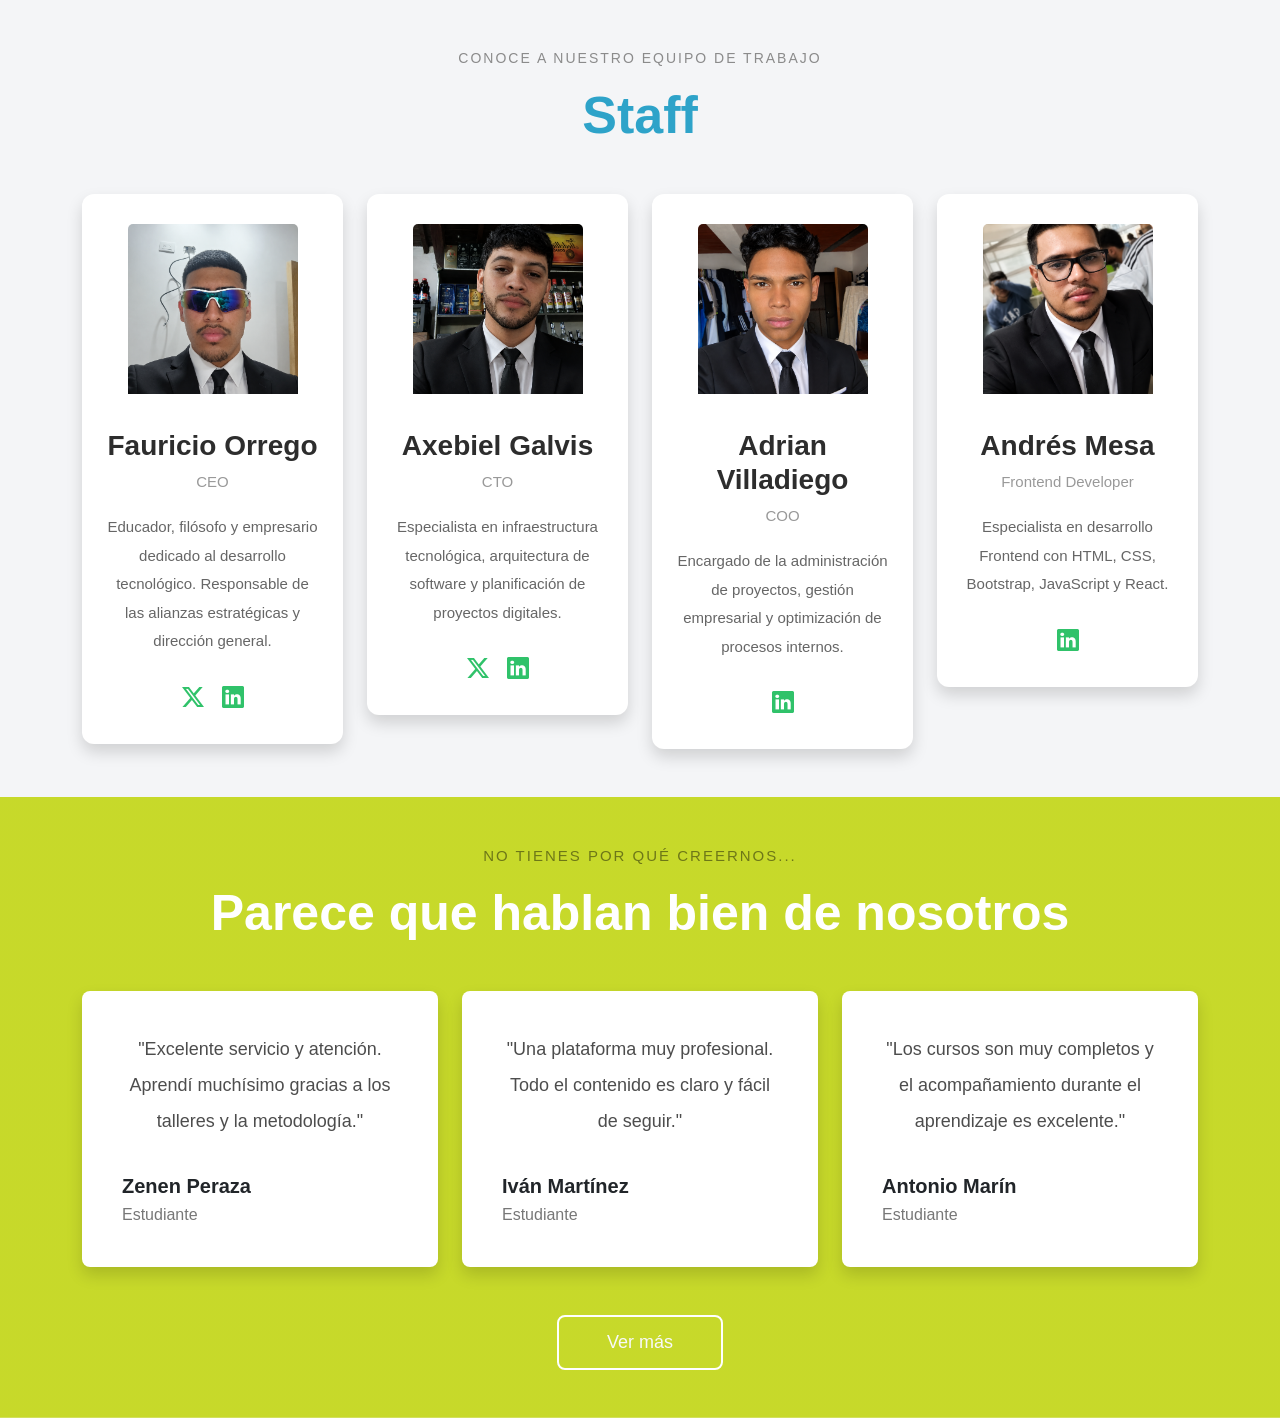
==== perfiles.html @ 653d3276 "feat: creacion del apartado de perfiles" ====
<!DOCTYPE html>
<html lang="es">

<head>
    <meta charset="UTF-8">
    <meta name="viewport" content="width=device-width, initial-scale=1.0">
    <title>Perfiles</title>

    <!-- Bootstrap -->
    <link href="https://cdn.jsdelivr.net/npm/bootstrap@5.3.3/dist/css/bootstrap.min.css" rel="stylesheet">

    <!-- Bootstrap Icons -->
    <link rel="stylesheet"
        href="https://cdn.jsdelivr.net/npm/bootstrap-icons@1.11.3/font/bootstrap-icons.min.css">

    <!-- CSS -->
    <link rel="stylesheet" href="css/perfiles.css">
</head>

<body>

    <!-- ==========================
            STAFF
    =========================== -->

    <section class="staff py-5">

        <div class="container">

            <p class="text-center text-uppercase subtitulo">
                Conoce a nuestro equipo de trabajo
            </p>

            <h2 class="titulo text-center mb-5">
                Staff
            </h2>

            <div class="row g-4 justify-content-center">

                <!-- CARD -->
                <div class="col-lg-3 col-md-6">

                    <div class="card perfil shadow">

                        <img src="img/ChatGPT Image 28 jul 2026, 11_06_53.png" class="card-img-top" alt="">

                        <div class="card-body">

                            <h4>Fauricio Orrego</h4>

                            <span class="cargo">
                                CEO
                            </span>

                            <p>
                                Educador, filósofo y empresario dedicado al
                                desarrollo tecnológico. Responsable de las
                                alianzas estratégicas y dirección general.
                            </p>

                            <div class="redes">

                                <a href="#">
                                    <i class="bi bi-twitter-x"></i>
                                </a>

                                <a href="#">
                                    <i class="bi bi-linkedin"></i>
                                </a>

                            </div>

                        </div>

                    </div>

                </div>

                <!-- CARD -->
                <div class="col-lg-3 col-md-6">

                    <div class="card perfil shadow">

                        <img src="img/ChatGPT Image 28 jul 2026, 11_07_04.png" class="card-img-top" alt="">

                        <div class="card-body">

                            <h4>Axebiel Galvis</h4>

                            <span class="cargo">
                                CTO
                            </span>

                            <p>
                                Especialista en infraestructura tecnológica,
                                arquitectura de software y planificación de
                                proyectos digitales.
                            </p>

                            <div class="redes">

                                <a href="#">
                                    <i class="bi bi-twitter-x"></i>
                                </a>

                                <a href="#">
                                    <i class="bi bi-linkedin"></i>
                                </a>

                            </div>

                        </div>

                    </div>

                </div>

                <!-- CARD -->
                <div class="col-lg-3 col-md-6">

                    <div class="card perfil shadow">

                        <img src="img/ChatGPT Image 28 jul 2026, 11_07_13.png" class="card-img-top" alt="">

                        <div class="card-body">

                            <h4>Adrian Villadiego</h4>

                            <span class="cargo">
                                COO
                            </span>

                            <p>
                                Encargado de la administración de proyectos,
                                gestión empresarial y optimización de procesos
                                internos.
                            </p>

                            <div class="redes">

                                <a href="#">
                                    <i class="bi bi-linkedin"></i>
                                </a>

                            </div>

                        </div>

                    </div>

                </div>

                <!-- CARD -->
                <div class="col-lg-3 col-md-6">

                    <div class="card perfil shadow">

                        <img src="img/ChatGPT Image 28 jul 2026, 11_07_45.png" class="card-img-top" alt="">

                        <div class="card-body">

                            <h4>Andrés Mesa</h4>

                            <span class="cargo">
                                Frontend Developer
                            </span>

                            <p>
                                Especialista en desarrollo Frontend con HTML,
                                CSS, Bootstrap, JavaScript y React.
                            </p>

                            <div class="redes">

                                <a href="#">
                                    <i class="bi bi-linkedin"></i>
                                </a>

                            </div>

                        </div>

                    </div>

                </div>

            </div>

        </div>

    </section>


    <!-- ==========================
          TESTIMONIOS
    =========================== -->

    <section class="testimonios py-5">

        <div class="container">

            <p class="text-center text-uppercase subtitulo2">
                No tienes por qué creernos...
            </p>

            <h2 class="text-center text-white mb-5">
                Parece que hablan bien de nosotros
            </h2>

            <div class="row g-4">

                <!-- TESTIMONIO -->
                <div class="col-lg-4">

                    <div class="card comentario shadow">

                        <div class="card-body">

                            <p class="texto">
                                "Excelente servicio y atención.
                                Aprendí muchísimo gracias a los
                                talleres y la metodología."
                            </p>

                            <h5>Zenen Peraza</h5>

                            <span>Estudiante</span>

                        </div>

                    </div>

                </div>

                <!-- TESTIMONIO -->
                <div class="col-lg-4">

                    <div class="card comentario shadow">

                        <div class="card-body">

                            <p class="texto">
                                "Una plataforma muy profesional.
                                Todo el contenido es claro y fácil
                                de seguir."
                            </p>

                            <h5>Iván Martínez</h5>

                            <span>Estudiante</span>

                        </div>

                    </div>

                </div>

                <!-- TESTIMONIO -->
                <div class="col-lg-4">

                    <div class="card comentario shadow">

                        <div class="card-body">

                            <p class="texto">
                                "Los cursos son muy completos y
                                el acompañamiento durante el
                                aprendizaje es excelente."
                            </p>

                            <h5>Antonio Marín</h5>

                            <span>Estudiante</span>

                        </div>

                    </div>

                </div>

            </div>

            <div class="text-center mt-5">

                <button class="btn btn-outline-light btn-lg px-5">
                    Ver más
                </button>

            </div>

        </div>

    </section>

</body>

</html>
---- css/perfiles.css ----
/* ============================
        GENERALES
============================ */

*{
    margin:0;
    padding:0;
    box-sizing:border-box;
}

body{
    font-family:'Segoe UI', Tahoma, Geneva, Verdana, sans-serif;
    background:#f4f5f7;
    color:#444;
}

/* ============================
        STAFF
============================ */

.staff{
    padding:90px 0;
    background:#f4f5f7;
}

.subtitulo{
    color:#8b8b8b;
    font-size:14px;
    letter-spacing:2px;
    margin-bottom:15px;
}

.titulo{
    color:#2ea3c9;
    font-size:52px;
    font-weight:700;
    margin-bottom:60px;
}

/* ============================
        TARJETAS
============================ */

.perfil{
    border:none;
    border-radius:12px;
    overflow:hidden;
    transition:.35s;
    background:#fff;
}

.perfil:hover{
    transform:translateY(-10px);
    box-shadow:0 18px 35px rgba(0,0,0,.18)!important;
}

.perfil img{
    width:170px;
    height:170px;
    object-fit:cover;
    margin:30px auto 15px;
}

.perfil .card-body{
    padding:20px 25px 30px;
    text-align:center;
}

.perfil h4{
    font-size:28px;
    color:#2d2d2d;
    font-weight:700;
}

.cargo{
    display:block;
    color:#999;
    margin-bottom:20px;
    font-size:15px;
}

.perfil p{
    font-size:15px;
    color:#666;
    line-height:1.9;
    margin-bottom:25px;
}

.redes{
    display:flex;
    justify-content:center;
    gap:18px;
}

.redes a{
    color:#30c26a;
    font-size:22px;
    transition:.3s;
}

.redes a:hover{
    color:#219653;
}

/* ============================
      TESTIMONIOS
============================ */

.testimonios{

    padding:90px 0;

    background:
    linear-gradient(rgba(194,214,20,.90),
    rgba(194,214,20,.90)),
    url("https://images.unsplash.com/photo-1521737604893-d14cc237f11d?auto=format&fit=crop&w=1500&q=80");

    background-size:cover;
    background-position:center;

}

.subtitulo2{

    color:rgba(0,0,0,.45);
    font-size:15px;
    letter-spacing:2px;
    margin-bottom:15px;

}

.testimonios h2{

    font-size:50px;
    font-weight:700;
    margin-bottom:60px;

}

/* ============================
      COMENTARIOS
============================ */

.comentario{

    border:none;
    border-radius:8px;
    transition:.3s;
    height:100%;

}

.comentario:hover{

    transform:translateY(-8px);

}

.comentario .card-body{

    padding:40px;

}

.texto{

    font-size:18px;
    line-height:2;
    color:#4d4d4d;
    margin-bottom:35px;
    text-align:center;

}

.comentario h5{

    margin-bottom:5px;
    font-weight:700;

}

.comentario span{

    color:#777;

}

/* ============================
      BOTON
============================ */

.btn-outline-light{

    border:2px solid white;
    padding:12px 45px;
    font-size:18px;
    transition:.3s;

}

.btn-outline-light:hover{

    background:white;
    color:#a8bf00;

}

/* ============================
      RESPONSIVE
============================ */

@media(max-width:992px){

    .titulo{
        font-size:40px;
    }

    .testimonios h2{
        font-size:36px;
    }

}

@media(max-width:768px){

    .titulo{
        font-size:34px;
    }

    .testimonios h2{
        font-size:30px;
    }

    .perfil img{
        width:150px;
        height:150px;
    }

    .texto{
        font-size:16px;
    }

}
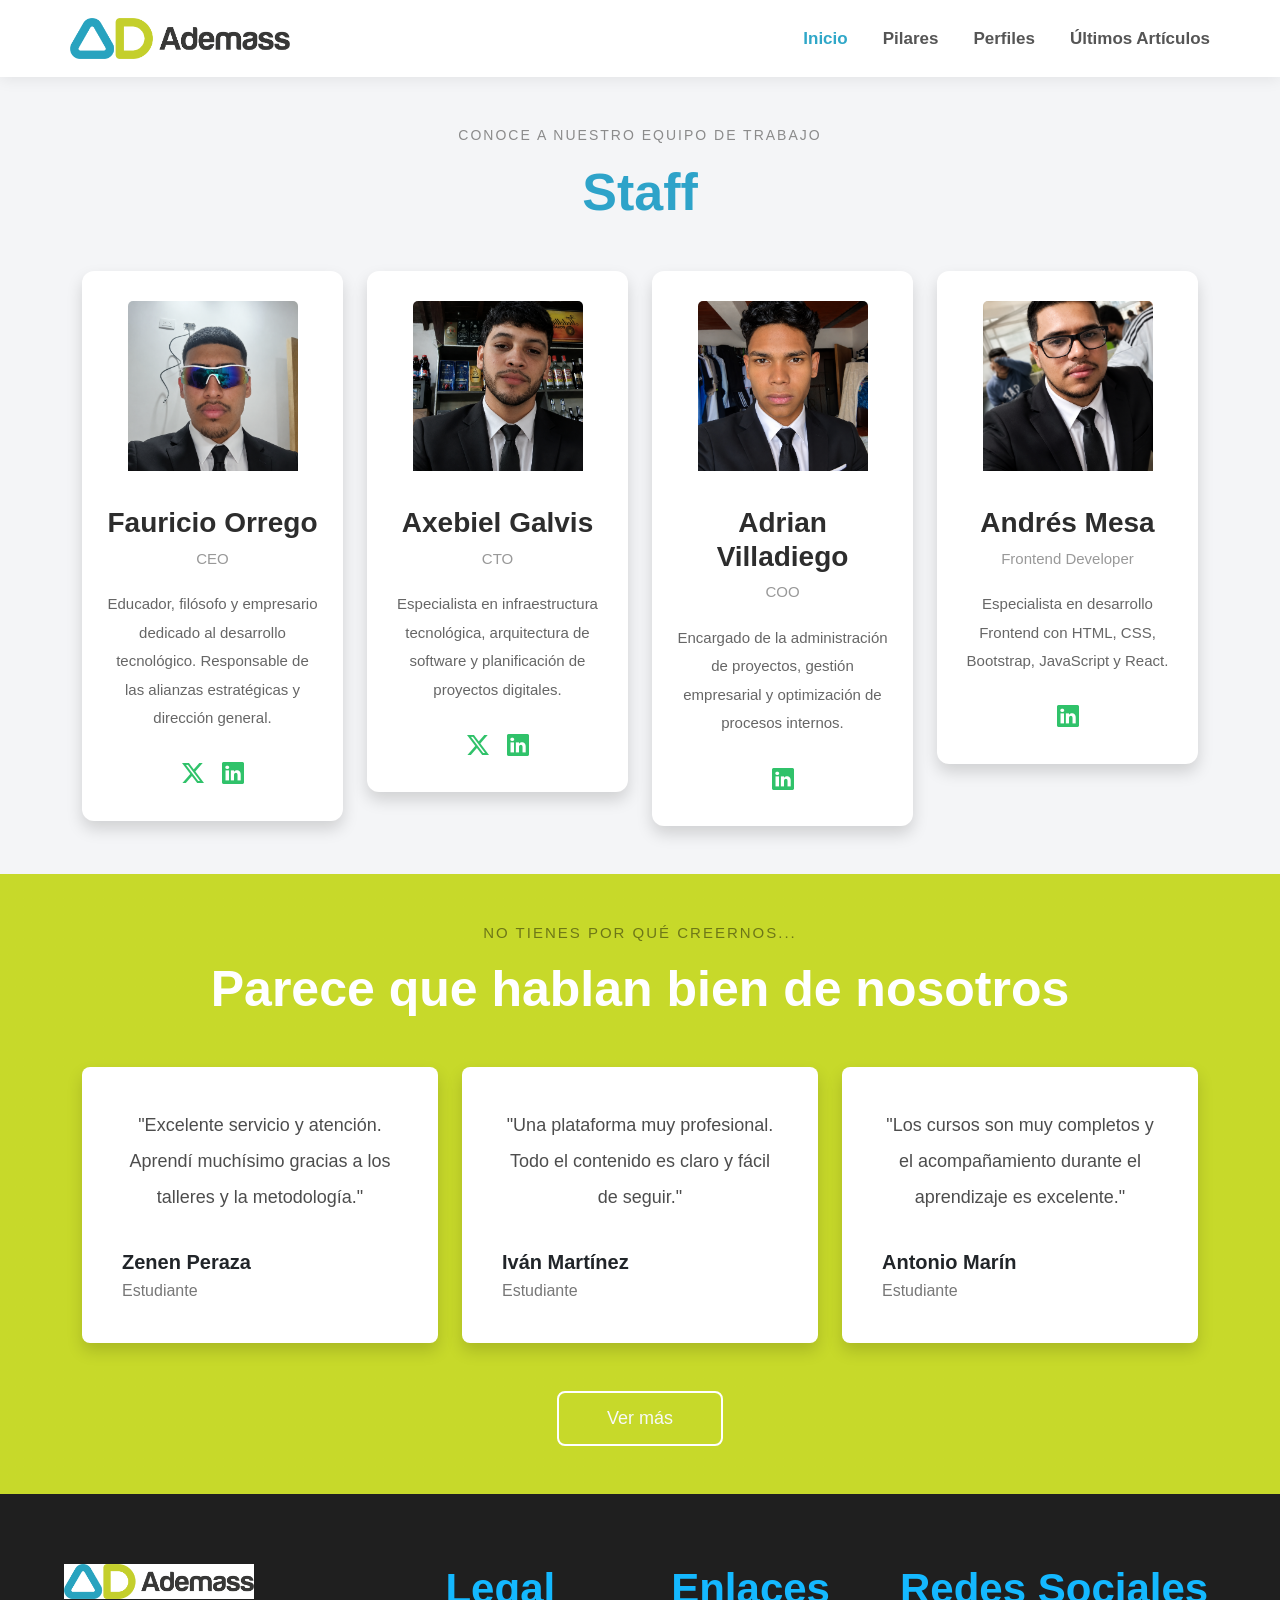
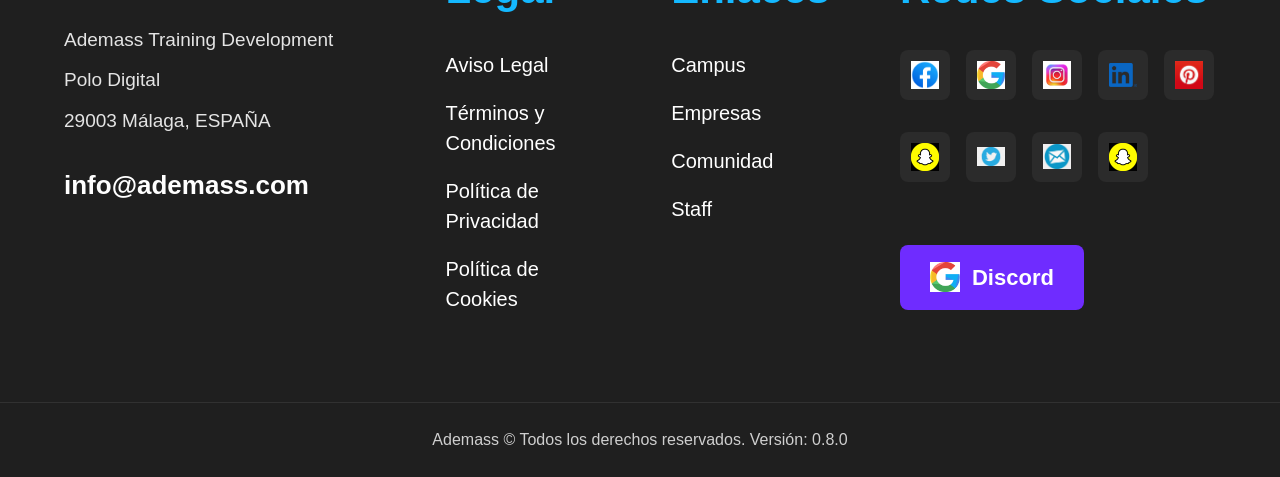
==== commit e04144d3: "feat: Actualizaciones sobre el nav y footer" ====
--- a/perfiles.html
+++ b/perfiles.html
@@ -18,6 +18,21 @@
 </head>
 
 <body>
+    <header id="main-header">
+        <div class="container header-inner">
+            <a href="./index.html" class="logo">
+                <img src="img/Ademass-logo.png" alt="Ademass">
+            </a>
+            <nav class="main-nav">
+                <ul class="nav-list">
+                    <li><a href="./index.html" class="nav-link active">Inicio</a></li>
+                    <li><a href="./pilares.html" class="nav-link">Pilares</a></li>
+                    <li><a href="./perfiles.html" class="nav-link">Perfiles</a></li>
+                    <li><a href="./ultimos_articulos.html" class="nav-link">Últimos Artículos</a></li>
+                </ul>
+            </nav>
+        </div>
+    </header>
 
     <!-- ==========================
             STAFF
@@ -291,6 +306,75 @@
         </div>
 
     </section>
+    
+<footer class="footer">
+
+    <div class="footer-container">
+
+        <!-- Logo -->
+        <div class="footer-column">
+            <img src="img/images.png" alt="Logo" class="logo">
+
+            <p>Ademass Training Development</p>
+            <p>Polo Digital</p>
+            <p>29003 Málaga, ESPAÑA</p>
+
+            <h4>info@ademass.com</h4>
+        </div>
+
+        <!-- Legal -->
+        <div class="footer-column">
+            <h3>Legal</h3>
+
+            <a href="#">Aviso Legal</a>
+            <a href="#">Términos y Condiciones</a>
+            <a href="#">Política de Privacidad</a>
+            <a href="#">Política de Cookies</a>
+        </div>
+
+        <!-- Enlaces -->
+        <div class="footer-column">
+            <h3>Enlaces</h3>
+
+            <a href="#">Campus</a>
+            <a href="#">Empresas</a>
+            <a href="#">Comunidad</a>
+            <a href="#">Staff</a>
+        </div>
+
+        <!-- Redes Sociales -->
+        <div class="footer-column">
+            <h3>Redes Sociales</h3>
+
+            <div class="social-icons">
+
+                <a href="#"><img src="img/images.jpg" alt=""></a>
+                <a href="#"><img src="img/g.png" alt=""></a>
+                <a href="#"><img src="img/ig.jpg" alt=""></a>
+                <a href="#"><img src="img/in.webp" alt=""></a>
+                <a href="#"><img src="img/p.png" alt=""></a>
+
+                <a href="#"><img src="img/snap.png" alt=""></a>
+                <a href="#"><img src="img/tw.png" alt=""></a>
+                <a href="#"><img src="img/tx.jpg" alt=""></a>
+                <a href="#"><img src="img/snap.png" alt=""></a>
+
+            </div>
+
+            <a href="#" class="discord-btn">
+                <img src="img/g.png" alt="">
+                Discord
+            </a>
+
+        </div>
+
+    </div>
+
+    <div class="footer-bottom">
+        Ademass © Todos los derechos reservados. Versión: 0.8.0
+    </div>
+
+</footer>
 
 </body>
 
--- a/css/perfiles.css
+++ b/css/perfiles.css
@@ -13,7 +13,51 @@
     background:#f4f5f7;
     color:#444;
 }
-
+/* ============================
+        HEADER
+============================ */
+
+#main-header{
+    width:100%;
+    background:#fff;
+    position:sticky;
+    top:0;
+    left:0;
+    z-index:1000;
+    box-shadow:0 2px 15px rgba(0,0,0,.08);
+}
+
+.header-inner{
+    display:flex;
+    justify-content:space-between;
+    align-items:center;
+    padding:18px 0;
+}
+
+.logo img{
+    width:220px;
+}
+
+.main-nav .nav-list{
+    list-style:none;
+    display:flex;
+    align-items:center;
+    gap:35px;
+    margin:0;
+}
+
+.main-nav a{
+    text-decoration:none;
+    color:#555;
+    font-size:17px;
+    font-weight:600;
+    transition:.3s;
+}
+
+.main-nav a:hover,
+.main-nav a.active{
+    color:#2fa7c8;
+}
 /* ============================
         STAFF
 ============================ */
@@ -240,4 +284,230 @@
         font-size:16px;
     }
 
+}
+/*=============================
+        FOOTER
+=============================*/
+
+.footer{
+
+    background:#1f1f1f;
+
+    color:#fff;
+
+    padding:70px 0 25px;
+}
+
+.footer-container{
+
+    width:90%;
+    max-width:1300px;
+
+    margin:auto;
+
+    display:grid;
+
+    grid-template-columns:2fr 1fr 1fr 1.4fr;
+
+    gap:70px;
+}
+
+.footer-column{
+
+    display:flex;
+    flex-direction:column;
+}
+
+.footer-column .logo{
+
+    width:190px;
+
+    margin-bottom:25px;
+}
+
+.footer-column p{
+
+    color:#e4e4e4;
+
+    font-size:19px;
+
+    line-height:1.7;
+
+    margin-bottom:8px;
+}
+
+.footer-column h4{
+
+    margin-top:25px;
+
+    color:#fff;
+
+    font-size:26px;
+
+    font-weight:700;
+}
+
+.footer-column h3{
+
+    color:#14b8ff;
+
+    font-size:42px;
+
+    font-weight:700;
+
+    margin-bottom:35px;
+}
+
+.footer-column a{
+
+    display:block;
+
+    text-decoration:none;
+
+    color:#fff;
+
+    font-size:20px;
+
+    margin-bottom:18px;
+
+    transition:.3s;
+}
+
+.footer-column a:hover{
+
+    color:#14b8ff;
+
+    transform:translateX(4px);
+}
+
+.social-icons{
+
+    display:grid;
+
+    grid-template-columns:repeat(5,52px);
+
+    gap:14px;
+
+    margin-bottom:35px;
+}
+
+.social-icons a{
+
+    width:50px;
+    height:50px;
+
+    background:#2b2b2b;
+
+    border-radius:8px;
+
+    display:flex;
+
+    justify-content:center;
+    align-items:center;
+}
+
+.social-icons a:hover{
+
+    background:#14b8ff;
+}
+
+.social-icons img{
+
+    width:28px;
+    height:28px;
+
+    object-fit:contain;
+}
+
+.footer .discord-btn{
+
+    display:inline-flex;
+
+    align-items:center;
+
+    justify-content:center;
+
+    gap:12px;
+
+    background:#6f2cff;
+
+    color:#fff;
+
+    padding:16px 30px;
+
+    border-radius:8px;
+
+    text-decoration:none;
+
+    font-size:22px;
+
+    font-weight:700;
+
+    width:fit-content;
+
+    margin-top:10px;
+}
+
+.footer .discord-btn:hover{
+
+    background:#5a1ef0;
+
+    color:#fff;
+}
+
+.footer .discord-btn img{
+
+    width:30px;
+}
+
+.footer-bottom{
+
+    margin-top:70px;
+
+    text-align:center;
+
+    color:#cfcfcf;
+
+    border-top:1px solid rgba(255,255,255,.08);
+
+    padding-top:25px;
+}
+@media(max-width:992px){
+
+    .header-inner{
+        flex-direction:column;
+        gap:20px;
+    }
+
+    .main-nav .nav-list{
+        flex-wrap:wrap;
+        justify-content:center;
+    }
+
+    .footer-container{
+        grid-template-columns:1fr 1fr;
+    }
+
+}
+
+@media(max-width:768px){
+
+    .main-nav .nav-list{
+        flex-direction:column;
+        gap:15px;
+    }
+
+    .footer-container{
+        grid-template-columns:1fr;
+        text-align:center;
+    }
+
+    .footer-column{
+        align-items:center;
+    }
+
+    .social-icons{
+        justify-content:center;
+    }
+
 }
